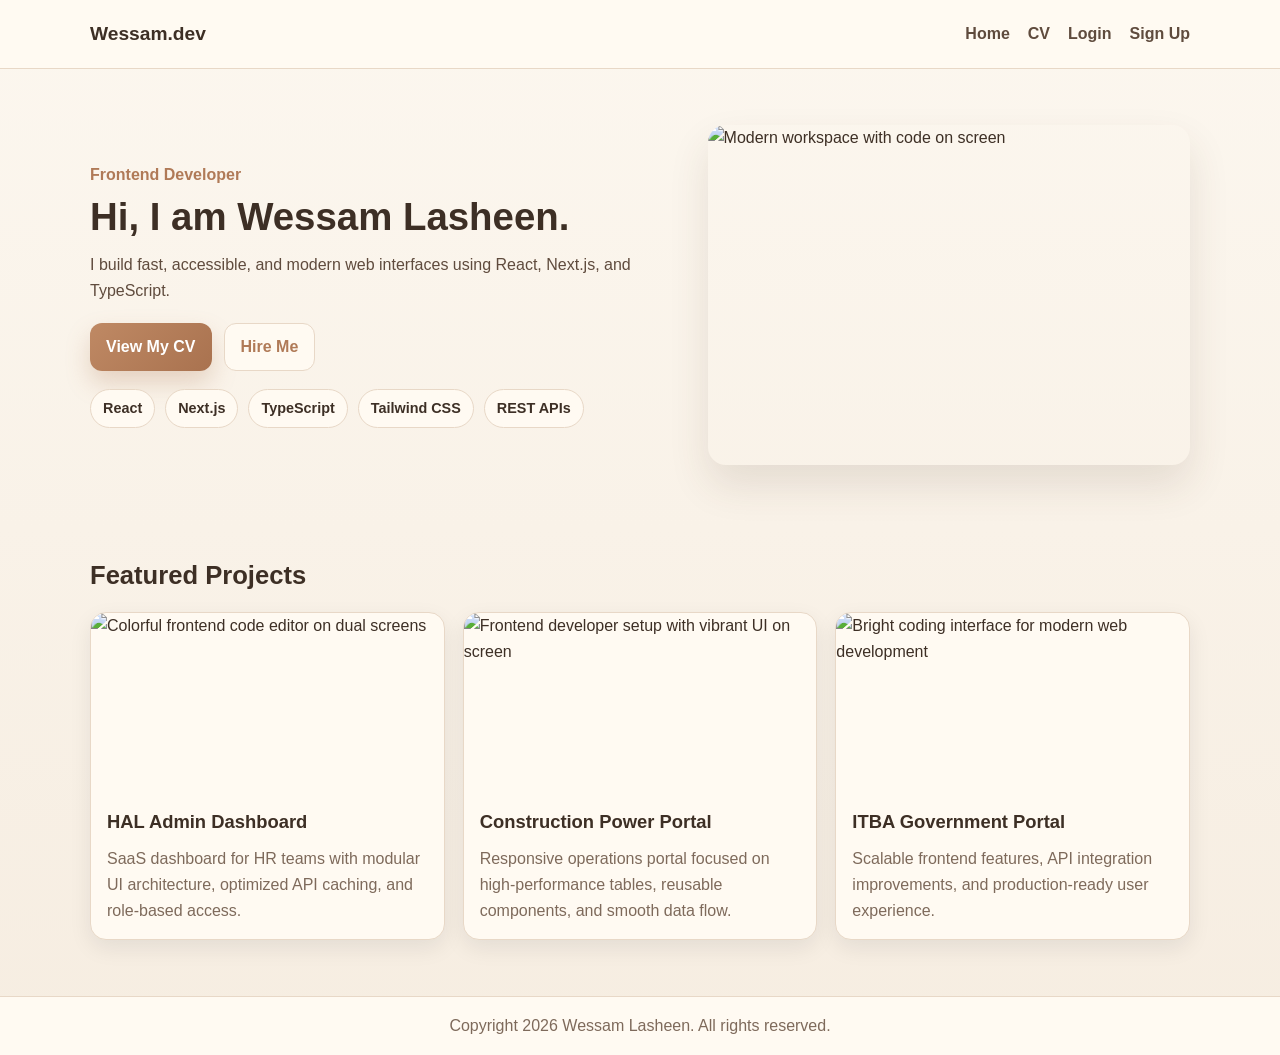
==== index.html @ 148d945e "layout task" ====
<!doctype html>
<html lang="en">
  <head>
    <meta charset="UTF-8" />
    <meta name="viewport" content="width=device-width, initial-scale=1.0" />
    <meta
      name="description"
      content="Portfolio of Wessam Lasheen, frontend developer specializing in React, Next.js, and TypeScript."
    />
    <title>Wessam Lasheen | Frontend Developer</title>
    <link rel="stylesheet" href="style.css" />
  </head>
  <body>
    <header class="site-header">
      <div class="container nav-wrap">
        <a class="brand" href="index.html">Wessam.dev</a>
        <nav aria-label="Main navigation">
          <ul class="nav-links">
            <li><a href="index.html">Home</a></li>
            <li><a href="cv.html">CV</a></li>
            <li><a href="login.html">Login</a></li>
            <li><a href="signUp.html">Sign Up</a></li>
          </ul>
        </nav>
      </div>
    </header>

    <main>
      <section class="hero">
        <div class="container hero-grid">
          <div>
            <p class="eyebrow">Frontend Developer</p>
            <h1>Hi, I am Wessam Lasheen.</h1>
            <p class="lead">
              I build fast, accessible, and modern web interfaces using React,
              Next.js, and TypeScript.
            </p>
            <div class="hero-actions">
              <a class="btn btn-primary" href="cv.html">View My CV</a>
              <a class="btn btn-secondary" href="mailto:wessamadelgawad@gmail.com"
                >Hire Me</a
              >
            </div>
            <ul class="skill-pills">
              <li>React</li>
              <li>Next.js</li>
              <li>TypeScript</li>
              <li>Tailwind CSS</li>
              <li>REST APIs</li>
            </ul>
          </div>
          <figure class="hero-image">
            <img
              src="https://images.unsplash.com/photo-1518773553398-650c184e0bb3?auto=format&fit=crop&w=1200&q=80"
              alt="Modern workspace with code on screen"
            />
          </figure>
        </div>
      </section>

      <section class="section">
        <div class="container">
          <h2>Featured Projects</h2>
          <div class="project-grid">
            <article class="project-card">
              <img
                src="https://images.unsplash.com/photo-1517180102446-f3ece451e9d8?auto=format&fit=crop&w=1000&q=80"
                alt="Colorful frontend code editor on dual screens"
              />
              <h3>HAL Admin Dashboard</h3>
              <p>
                SaaS dashboard for HR teams with modular UI architecture,
                optimized API caching, and role-based access.
              </p>
            </article>
            <article class="project-card">
              <img
                src="https://images.unsplash.com/photo-1498050108023-c5249f4df085?auto=format&fit=crop&w=1000&q=80"
                alt="Frontend developer setup with vibrant UI on screen"
              />
              <h3>Construction Power Portal</h3>
              <p>
                Responsive operations portal focused on high-performance tables,
                reusable components, and smooth data flow.
              </p>
            </article>
            <article class="project-card">
              <img
                src="https://images.unsplash.com/photo-1461749280684-dccba630e2f6?auto=format&fit=crop&w=1000&q=80"
                alt="Bright coding interface for modern web development"
              />
              <h3>ITBA Government Portal</h3>
              <p>
                Scalable frontend features, API integration improvements, and
                production-ready user experience.
              </p>
            </article>
          </div>
        </div>
      </section>
    </main>

    <footer class="site-footer">
      <div class="container">
        <p>Copyright 2026 Wessam Lasheen. All rights reserved.</p>
      </div>
    </footer>
  </body>
</html>
---- style.css ----
:root {
  --bg: #f7f1e8;
  --surface: #fffaf2;
  --surface-soft: #f2e8da;
  --text: #3d2f25;
  --muted: #7e6a5b;
  --primary: #b07a57;
  --primary-dark: #8f6143;
  --border: #e8d8c7;
  --ring: rgba(176, 122, 87, 0.25);
  --shadow: 0 20px 40px rgba(80, 57, 42, 0.12);
}

* {
  box-sizing: border-box;
  margin: 0;
  padding: 0;
}

body {
  font-family: Arial, Helvetica, sans-serif;
  color: var(--text);
  background: linear-gradient(180deg, #fcf7ef, #f6ede1);
  line-height: 1.6;
  min-height: 100vh;
}

img {
  max-width: 100%;
  display: block;
}

a {
  color: var(--primary);
  text-decoration: none;
}

a:hover {
  text-decoration: underline;
}

.container {
  width: min(1100px, 92%);
  margin-inline: auto;
}

.site-header {
  position: sticky;
  top: 0;
  z-index: 5;
  background: rgba(255, 250, 242, 0.92);
  border-bottom: 1px solid var(--border);
  backdrop-filter: blur(8px);
}

.nav-wrap {
  min-height: 68px;
  display: flex;
  align-items: center;
  justify-content: space-between;
  gap: 16px;
}

.brand {
  font-size: 1.2rem;
  font-weight: 800;
  color: var(--text);
}

.nav-links {
  list-style: none;
  display: flex;
  gap: 18px;
  flex-wrap: wrap;
}

.nav-links a {
  font-weight: 700;
  color: #5f4b3d;
}

.hero {
  padding: 56px 0;
}

.hero-grid {
  display: grid;
  grid-template-columns: 1.1fr 0.9fr;
  gap: 28px;
  align-items: center;
}

.eyebrow {
  color: var(--primary);
  font-weight: 700;
  margin-bottom: 6px;
}

h1 {
  font-size: clamp(1.9rem, 3vw, 2.6rem);
  line-height: 1.2;
  margin-bottom: 12px;
}

h2 {
  font-size: clamp(1.5rem, 2vw, 2rem);
  margin-bottom: 16px;
}

h3 {
  font-size: 1.15rem;
  margin-bottom: 10px;
}

.lead {
  color: #5f4b3d;
  max-width: 62ch;
}

.hero-actions {
  margin-top: 20px;
  display: flex;
  gap: 12px;
  flex-wrap: wrap;
}

.btn {
  border: none;
  border-radius: 12px;
  padding: 10px 16px;
  min-height: 44px;
  cursor: pointer;
  font-weight: 700;
  display: inline-flex;
  align-items: center;
  justify-content: center;
  transition: transform 0.18s ease, box-shadow 0.18s ease;
}

.btn:hover {
  transform: translateY(-1px);
  text-decoration: none;
}

.btn-primary {
  background: linear-gradient(135deg, #bf8964, #a9724f);
  color: #fff;
  box-shadow: 0 12px 24px rgba(176, 122, 87, 0.28);
}

.btn-secondary {
  background: var(--surface);
  color: var(--primary);
  border: 1px solid var(--border);
}

.skill-pills {
  list-style: none;
  margin-top: 18px;
  display: flex;
  flex-wrap: wrap;
  gap: 10px;
}

.skill-pills li {
  padding: 7px 12px;
  border-radius: 999px;
  background: var(--surface);
  border: 1px solid var(--border);
  font-size: 0.9rem;
  font-weight: 700;
}

.hero-image img {
  border-radius: 18px;
  box-shadow: var(--shadow);
  min-height: 340px;
  object-fit: cover;
}

.section {
  padding: 34px 0 56px;
}

.project-grid {
  display: grid;
  grid-template-columns: repeat(3, minmax(0, 1fr));
  gap: 18px;
}

.project-card {
  background: var(--surface);
  border: 1px solid var(--border);
  border-radius: 16px;
  overflow: hidden;
  box-shadow: 0 8px 22px rgba(17, 24, 39, 0.08);
}

.project-card img {
  height: 180px;
  width: 100%;
  object-fit: cover;
}

.project-card h3,
.project-card p {
  padding-inline: 16px;
}

.project-card h3 {
  margin-top: 14px;
}

.project-card p {
  color: var(--muted);
  margin-bottom: 16px;
}

.cv-page {
  display: grid;
  gap: 20px;
}

.cv-header,
.cv-section,
.cv-card {
  background: var(--surface);
  border: 1px solid var(--border);
  border-radius: 14px;
  padding: 18px;
}

.cv-section {
  display: grid;
  gap: 14px;
}

.cv-card p {
  color: var(--muted);
}

.cv-page ul {
  margin-left: 18px;
}

.inline-list {
  list-style: none;
  margin-top: 8px;
  display: flex;
  flex-wrap: wrap;
  gap: 10px 16px;
}

.inline-list li {
  color: #5f4b3d;
}

.auth-page {
  min-height: calc(100vh - 68px);
  display: grid;
  place-items: center;
  padding: 28px 0;
}

.auth-card {
  width: min(520px, 92%);
  background: var(--surface);
  border: 1px solid var(--border);
  border-radius: 16px;
  box-shadow: var(--shadow);
  padding: 24px;
}

.auth-card p {
  color: var(--muted);
  margin-bottom: 14px;
}

form {
  display: grid;
  gap: 12px;
}

.form-group {
  display: grid;
  gap: 6px;
}

label,
legend {
  font-weight: 700;
  font-size: 0.92rem;
}

input:not([type="radio"]) {
  width: 100%;
  min-height: 44px;
  border: 1px solid var(--border);
  border-radius: 10px;
  padding: 10px 12px;
}

input:focus {
  outline: none;
  border-color: var(--primary);
  box-shadow: 0 0 0 4px var(--ring);
}

.gender-fieldset {
  border: 1px solid var(--border);
  border-radius: 10px;
  padding: 10px 12px;
  display: flex;
  gap: 20px;
}

.gender-fieldset label {
  display: inline-flex;
  align-items: center;
  gap: 6px;
  font-weight: 600;
}

button {
  border: none;
  border-radius: 12px;
  min-height: 44px;
  font-weight: 700;
  color: #fff;
  background: linear-gradient(135deg, #bf8964, #a9724f);
  cursor: pointer;
}

.auth-switch {
  margin-top: 12px;
  margin-bottom: 0;
}

.site-footer {
  border-top: 1px solid var(--border);
  background: var(--surface);
  padding: 16px 0;
}

.site-footer p {
  color: var(--muted);
  text-align: center;
}

@media (max-width: 900px) {
  .hero-grid {
    grid-template-columns: 1fr;
  }

  .project-grid {
    grid-template-columns: 1fr 1fr;
  }
}

@media (max-width: 640px) {
  .nav-wrap {
    padding: 12px 0;
    align-items: flex-start;
    flex-direction: column;
  }

  .project-grid {
    grid-template-columns: 1fr;
  }
}
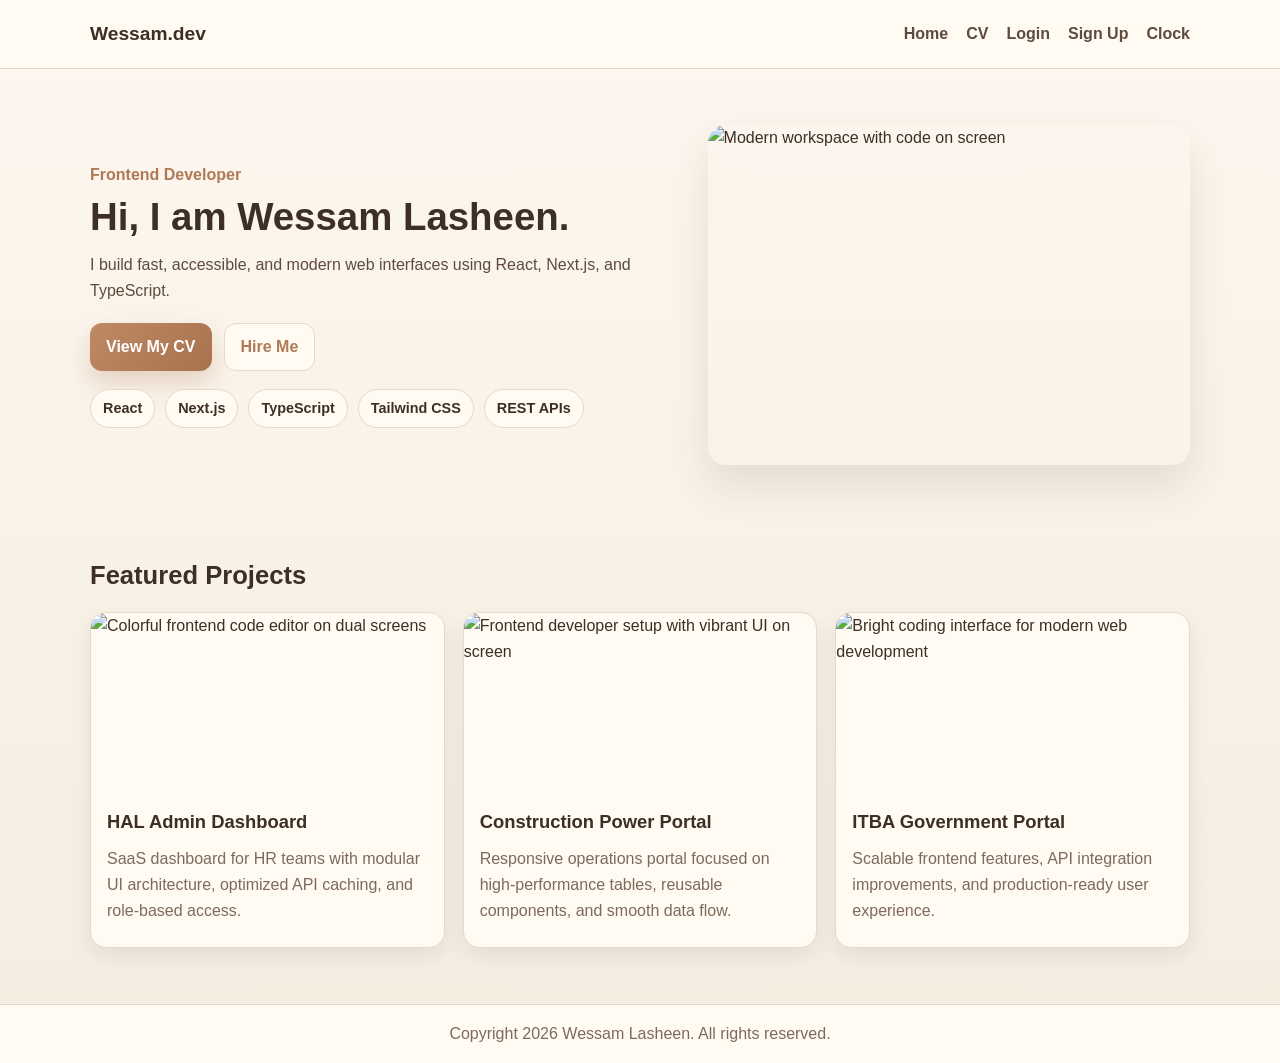
==== commit 3fd9eb1b: "Add page loader and enhance project card interactions and add clock page" ====
--- a/index.html
+++ b/index.html
@@ -11,6 +11,18 @@
     <link rel="stylesheet" href="style.css" />
   </head>
   <body>
+    <div
+      id="page-loader"
+      class="page-loader"
+      aria-live="polite"
+      aria-busy="true"
+    >
+      <div class="loading-spinner">
+        <span class="loading-spinner-dot"></span>
+        <span class="loading-spinner-dot"></span>
+        <span class="loading-spinner-dot"></span>
+      </div>
+    </div>
     <header class="site-header">
       <div class="container nav-wrap">
         <a class="brand" href="index.html">Wessam.dev</a>
@@ -20,6 +32,7 @@
             <li><a href="cv.html">CV</a></li>
             <li><a href="login.html">Login</a></li>
             <li><a href="signUp.html">Sign Up</a></li>
+            <li><a href="clock.html">Clock</a></li>
           </ul>
         </nav>
       </div>
@@ -37,7 +50,9 @@
             </p>
             <div class="hero-actions">
               <a class="btn btn-primary" href="cv.html">View My CV</a>
-              <a class="btn btn-secondary" href="mailto:wessamadelgawad@gmail.com"
+              <a
+                class="btn btn-secondary"
+                href="mailto:wessamadelgawad@gmail.com"
                 >Hire Me</a
               >
             </div>
@@ -67,33 +82,49 @@
                 src="https://images.unsplash.com/photo-1517180102446-f3ece451e9d8?auto=format&fit=crop&w=1000&q=80"
                 alt="Colorful frontend code editor on dual screens"
               />
-              <h3>HAL Admin Dashboard</h3>
-              <p>
-                SaaS dashboard for HR teams with modular UI architecture,
-                optimized API caching, and role-based access.
-              </p>
+              <div class="project-card-content">
+                <h3>HAL Admin Dashboard</h3>
+                <p>
+                  SaaS dashboard for HR teams with modular UI architecture,
+                  optimized API caching, and role-based access.
+                </p>
+
+                <div class="project-card-overlay">
+                  <button class="btn btn-primary">View Project</button>
+                </div>
+              </div>
             </article>
             <article class="project-card">
               <img
                 src="https://images.unsplash.com/photo-1498050108023-c5249f4df085?auto=format&fit=crop&w=1000&q=80"
                 alt="Frontend developer setup with vibrant UI on screen"
               />
-              <h3>Construction Power Portal</h3>
-              <p>
-                Responsive operations portal focused on high-performance tables,
-                reusable components, and smooth data flow.
-              </p>
+              <div class="project-card-content">
+                <h3>Construction Power Portal</h3>
+                <p>
+                  Responsive operations portal focused on high-performance
+                  tables, reusable components, and smooth data flow.
+                </p>
+                <div class="project-card-overlay">
+                  <button class="btn btn-primary">View Project</button>
+                </div>
+              </div>
             </article>
             <article class="project-card">
               <img
                 src="https://images.unsplash.com/photo-1461749280684-dccba630e2f6?auto=format&fit=crop&w=1000&q=80"
                 alt="Bright coding interface for modern web development"
               />
-              <h3>ITBA Government Portal</h3>
-              <p>
-                Scalable frontend features, API integration improvements, and
-                production-ready user experience.
-              </p>
+              <div class="project-card-content">
+                <h3>ITBA Government Portal</h3>
+                <p>
+                  Scalable frontend features, API integration improvements, and
+                  production-ready user experience.
+                </p>
+                <div class="project-card-overlay">
+                  <button class="btn btn-primary">View Project</button>
+                </div>
+              </div>
             </article>
           </div>
         </div>
@@ -105,5 +136,6 @@
         <p>Copyright 2026 Wessam Lasheen. All rights reserved.</p>
       </div>
     </footer>
+    <script src="page-loader.js" defer></script>
   </body>
 </html>
--- a/style.css
+++ b/style.css
@@ -134,7 +134,9 @@
   display: inline-flex;
   align-items: center;
   justify-content: center;
-  transition: transform 0.18s ease, box-shadow 0.18s ease;
+  transition:
+    transform 0.18s ease,
+    box-shadow 0.18s ease;
 }
 
 .btn:hover {
@@ -189,17 +191,55 @@
 }
 
 .project-card {
+  position: relative;
   background: var(--surface);
   border: 1px solid var(--border);
   border-radius: 16px;
   overflow: hidden;
   box-shadow: 0 8px 22px rgba(17, 24, 39, 0.08);
 }
+.project-card:hover {
+  transform: rotate(3deg);
+  transition: transform 0.3s ease;
+}
+.project-card:hover img {
+  transform: scaleX(1.3);
+  opacity: 0.8;
+}
 
 .project-card img {
   height: 180px;
   width: 100%;
   object-fit: cover;
+  transition:
+    transform 0.5s ease,
+    opacity 0.5s ease;
+}
+.project-card-content {
+  position: relative;
+  padding-bottom: 8px;
+}
+
+.project-card-overlay {
+  position: absolute;
+  inset: 0;
+  display: flex;
+  align-items: center;
+  justify-content: center;
+  background-color: rgba(61, 47, 37, 0.72);
+  opacity: 0;
+  visibility: hidden;
+  pointer-events: none;
+  transition:
+    opacity 0.28s ease,
+    visibility 0.28s ease;
+  z-index: 2;
+}
+
+.project-card:hover .project-card-overlay {
+  opacity: 1;
+  visibility: visible;
+  pointer-events: auto;
 }
 
 .project-card h3,
@@ -214,6 +254,10 @@
 .project-card p {
   color: var(--muted);
   margin-bottom: 16px;
+}
+
+.project-card-overlay button:hover {
+  transform: translateY(-1px);
 }
 
 .cv-page {
@@ -346,7 +390,285 @@
   color: var(--muted);
   text-align: center;
 }
-
+.loading-spinner {
+  display: flex;
+  gap: 10px;
+  justify-content: center;
+  align-items: center;
+  height: 100vh;
+}
+.loading-spinner-dot {
+  display: inline-block;
+  width: 20px;
+  height: 20px;
+  border-radius: 50%;
+  background-color: var(--primary);
+  animation: loading-spinner 1.5s infinite;
+}
+.loading-spinner-dot:nth-child(2) {
+  width: 15px;
+  height: 15px;
+  animation-delay: 0.2s;
+}
+.loading-spinner-dot:nth-child(3) {
+  width: 12px;
+  height: 12px;
+  animation-delay: 0.4s;
+}
+@keyframes loading-spinner {
+  0% {
+    transform: translateY(0);
+    opacity: 0.5;
+  }
+  50% {
+    transform: translateY(10px);
+    opacity: 1;
+  }
+  100% {
+    transform: translateY(0);
+    opacity: 0.5;
+  }
+}
+
+.page-loader {
+  position: fixed;
+  inset: 0;
+  z-index: 9999;
+  display: flex;
+  align-items: center;
+  justify-content: center;
+  background: linear-gradient(180deg, #fcf7ef, #f6ede1);
+  transition:
+    opacity 0.35s ease,
+    visibility 0.35s ease;
+}
+
+.page-loader .loading-spinner {
+  height: auto;
+}
+
+.page-loader.is-done {
+  opacity: 0;
+  visibility: hidden;
+  pointer-events: none;
+}
+/* ----- Analog clock (clock.html) ----- */
+body.clock-page {
+  min-height: 100vh;
+  margin: 0;
+  display: grid;
+  place-items: center;
+  background: linear-gradient(180deg, #fcf7ef, #f6ede1);
+}
+
+.clock {
+  padding: 24px;
+}
+
+.clock-face {
+  --clock-size: min(85vw, 320px);
+  width: var(--clock-size);
+  height: var(--clock-size);
+  position: relative;
+  border-radius: 50%;
+  background: radial-gradient(
+    circle at 35% 30%,
+    #fffef8,
+    var(--surface) 55%,
+    #f0e6d8
+  );
+  border: 10px solid var(--primary-dark);
+  box-shadow:
+    inset 0 4px 18px rgba(61, 47, 37, 0.08),
+    0 16px 40px rgba(61, 47, 37, 0.18);
+}
+
+.clock-face::before {
+  content: "";
+  position: absolute;
+  inset: 8%;
+  border-radius: 50%;
+  background: repeating-conic-gradient(
+    from -90deg,
+    rgba(61, 47, 37, 0.22) 0deg 1.2deg,
+    transparent 1.2deg 30deg
+  );
+  pointer-events: none;
+  z-index: 0;
+}
+
+.clock-numbers {
+  position: absolute;
+  inset: 0;
+  z-index: 1;
+  list-style: none;
+  margin: 0;
+  padding: 0;
+  pointer-events: none;
+}
+
+.clock-numbers li {
+  position: absolute;
+  left: 0;
+  top: 0;
+  width: 100%;
+  height: 100%;
+  text-align: center;
+  font-size: clamp(0.85rem, 2.8vw, 1.05rem);
+  font-weight: 700;
+  color: var(--text);
+}
+
+.clock-numbers li span {
+  display: inline-block;
+  padding-top: 6%;
+}
+
+.clock-numbers li:nth-child(1) {
+  transform: rotate(0deg);
+}
+.clock-numbers li:nth-child(1) span {
+  transform: rotate(0deg);
+}
+.clock-numbers li:nth-child(2) {
+  transform: rotate(30deg);
+}
+.clock-numbers li:nth-child(2) span {
+  transform: rotate(-30deg);
+}
+.clock-numbers li:nth-child(3) {
+  transform: rotate(60deg);
+}
+.clock-numbers li:nth-child(3) span {
+  transform: rotate(-60deg);
+}
+.clock-numbers li:nth-child(4) {
+  transform: rotate(90deg);
+}
+.clock-numbers li:nth-child(4) span {
+  transform: rotate(-90deg);
+}
+.clock-numbers li:nth-child(5) {
+  transform: rotate(120deg);
+}
+.clock-numbers li:nth-child(5) span {
+  transform: rotate(-120deg);
+}
+.clock-numbers li:nth-child(6) {
+  transform: rotate(150deg);
+}
+.clock-numbers li:nth-child(6) span {
+  transform: rotate(-150deg);
+}
+.clock-numbers li:nth-child(7) {
+  transform: rotate(180deg);
+}
+.clock-numbers li:nth-child(7) span {
+  transform: rotate(-180deg);
+}
+.clock-numbers li:nth-child(8) {
+  transform: rotate(210deg);
+}
+.clock-numbers li:nth-child(8) span {
+  transform: rotate(-210deg);
+}
+.clock-numbers li:nth-child(9) {
+  transform: rotate(240deg);
+}
+.clock-numbers li:nth-child(9) span {
+  transform: rotate(-240deg);
+}
+.clock-numbers li:nth-child(10) {
+  transform: rotate(270deg);
+}
+.clock-numbers li:nth-child(10) span {
+  transform: rotate(-270deg);
+}
+.clock-numbers li:nth-child(11) {
+  transform: rotate(300deg);
+}
+.clock-numbers li:nth-child(11) span {
+  transform: rotate(-300deg);
+}
+.clock-numbers li:nth-child(12) {
+  transform: rotate(330deg);
+}
+.clock-numbers li:nth-child(12) span {
+  transform: rotate(-330deg);
+}
+
+.clock-hands {
+  position: absolute;
+  inset: 0;
+  z-index: 2;
+  pointer-events: none;
+}
+
+.clock-hand {
+  position: absolute;
+  left: 50%;
+  bottom: 50%;
+  transform-origin: center bottom;
+  transform: translateX(-50%) rotate(0deg);
+  border-radius: 999px;
+}
+
+.hour-hand {
+  width: 10px;
+  height: 22%;
+  background: linear-gradient(
+    180deg,
+    var(--primary-dark),
+    var(--text)
+  );
+  box-shadow: 0 2px 6px rgba(61, 47, 37, 0.25);
+}
+
+.minute-hand {
+  width: 6px;
+  height: 32%;
+  background: linear-gradient(180deg, var(--primary), var(--text));
+  box-shadow: 0 2px 6px rgba(61, 47, 37, 0.2);
+}
+
+.second-hand {
+  width: 2px;
+  height: 38%;
+  background: linear-gradient(
+    180deg,
+    #c44,
+    #a22 40%,
+    #822
+  );
+  box-shadow: 0 0 4px rgba(180, 40, 40, 0.35);
+}
+
+.second-hand::after {
+  content: "";
+  position: absolute;
+  left: 50%;
+  bottom: -10px;
+  width: 10px;
+  height: 10px;
+  margin-left: -5px;
+  border-radius: 50%;
+  background: #a22;
+}
+
+.clock-cap {
+  position: absolute;
+  left: 50%;
+  top: 50%;
+  z-index: 3;
+  width: 14px;
+  height: 14px;
+  margin: -7px 0 0 -7px;
+  border-radius: 50%;
+  background: radial-gradient(circle at 30% 30%, #e8d4c0, var(--primary-dark));
+  box-shadow:
+    inset 0 1px 2px rgba(255, 255, 255, 0.45),
+    0 2px 6px rgba(61, 47, 37, 0.35);
+}
 @media (max-width: 900px) {
   .hero-grid {
     grid-template-columns: 1fr;
